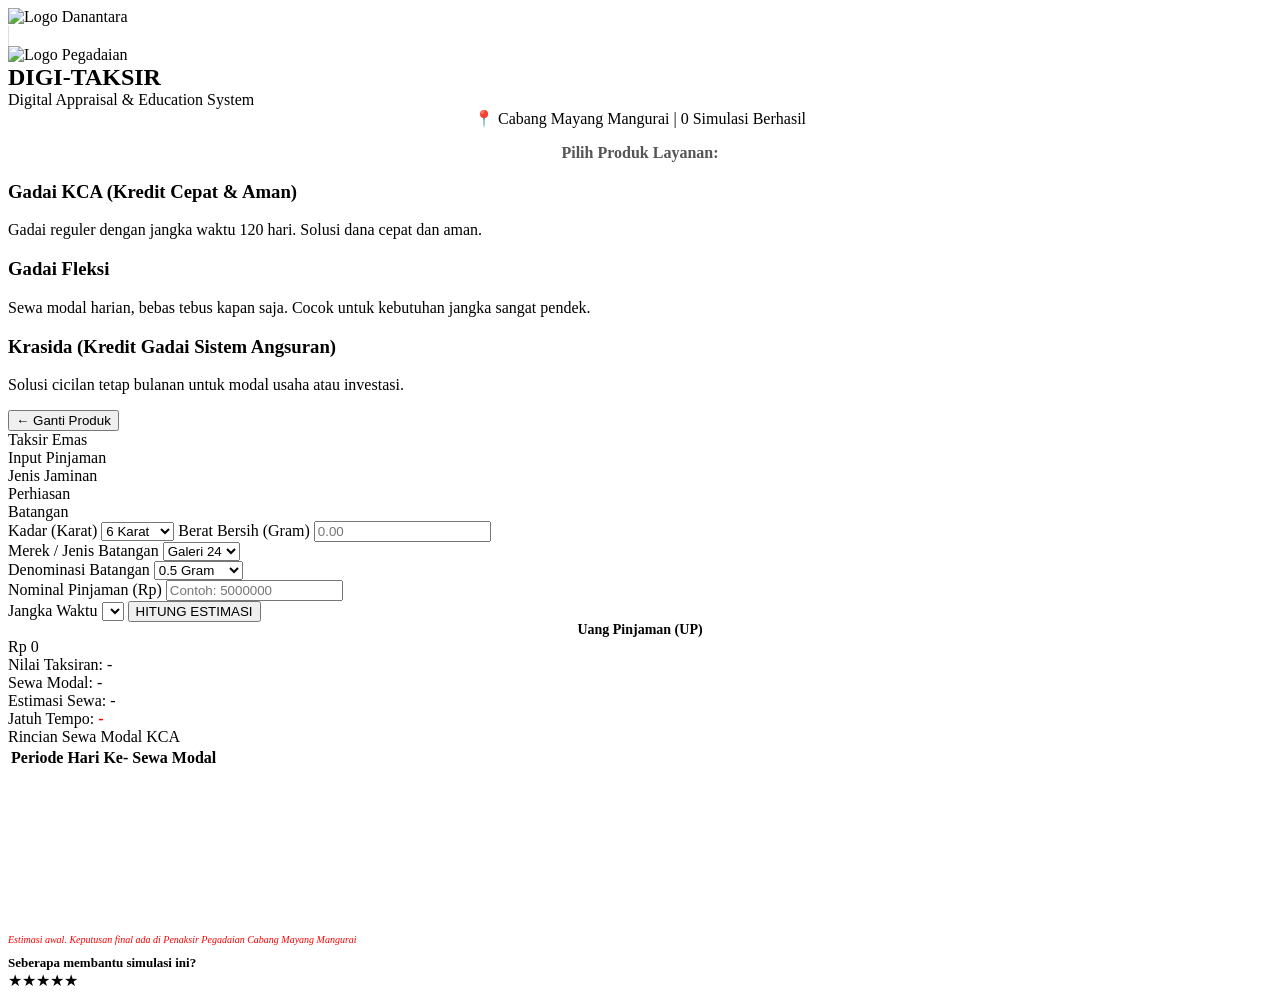
==== index.html @ 8f51d2bf "Add files via upload" ====
<!DOCTYPE html>
<html lang="id">
<head>
    <meta charset="UTF-8">
    <meta name="viewport" content="width=device-width, initial-scale=1.0">
    <title>DigiTaksir - Pegadaian</title>
    <script src="https://cdn.jsdelivr.net/npm/chart.js"></script>
    <link rel="stylesheet" href="style.css">
</head>
<body>

<div class="header">
    <div class="logo-container">
        <img src="https://upload.wikimedia.org/wikipedia/commons/thumb/9/90/Danantara_Indonesia_%28no_SW%29.svg/3840px-Danantara_Indonesia_%28no_SW%29.svg.png" alt="Logo Danantara">
        <div style="width:1px; height:20px; background:#ddd;"></div>
        <img src="https://upload.wikimedia.org/wikipedia/commons/thumb/d/dc/Pegadaian_logo_%282013%29.svg/1280px-Pegadaian_logo_%282013%29.svg.png" alt="Logo Pegadaian">
    </div>
    <h2 style="margin:0;">DIGI-<span style="color:var(--p-gold);">TAKSIR</span></h2>
    <div class="header-sub">Digital Appraisal & Education System</div>
</div>

<div class="container">
    <div style="text-align: center;">
        <div class="visitor-counter">
            📍 Cabang Mayang Mangurai | <span id="countDisplay">0</span> Simulasi Berhasil
        </div>
    </div>

    <div id="productSelection">
        <p style="text-align:center; font-weight:bold; color:#555;">Pilih Produk Layanan:</p>
        <div class="product-card" onclick="selectProduct('KCA')">
            <h3>Gadai KCA (Kredit Cepat & Aman)</h3>
            <p>Gadai reguler dengan jangka waktu 120 hari. Solusi dana cepat dan aman.</p>
        </div>
        <div class="product-card" onclick="selectProduct('FLEKSI')">
            <h3>Gadai Fleksi</h3>
            <p>Sewa modal harian, bebas tebus kapan saja. Cocok untuk kebutuhan jangka sangat pendek.</p>
        </div>
        <div class="product-card" onclick="selectProduct('KRASIDA')">
            <h3>Krasida (Kredit Gadai Sistem Angsuran)</h3>
            <p>Solusi cicilan tetap bulanan untuk modal usaha atau investasi.</p>
        </div>
    </div>

    <div id="inputSection">
        <button class="back-btn" onclick="goBack()">← Ganti Produk</button>
        
        <div class="mode-selector">
            <div id="btnModeTaksir" class="mode-btn active" onclick="switchMode('taksir')">Taksir Emas</div>
            <div id="btnModeInputUP" class="mode-btn" onclick="switchMode('inputUP')">Input Pinjaman</div>
        </div>

        <div class="card">
            <div id="sectionTaksir">
                <label>Jenis Jaminan</label>
                <div class="type-selector">
                    <div id="btnPerhiasan" class="type-btn active" onclick="switchType('perhiasan')">Perhiasan</div>
                    <div id="btnBatangan" class="type-btn" onclick="switchType('batangan')">Batangan</div>
                </div>

                <div id="formPerhiasan">
                    <label>Kadar (Karat)</label>
                    <select id="kadar">
                        <option value="6">6 Karat</option>
                        <option value="8">8 Karat</option>
                        <option value="10">10 Karat</option>
                        <option value="12">12 Karat</option>
                        <option value="14">14 Karat</option>
                        <option value="15">15 Karat</option>
                        <option value="16">16 Karat</option>
                        <option value="17">17 Karat</option>
                        <option value="18">18 Karat</option>
                        <option value="19">19 Karat</option>
                        <option value="20">20 Karat</option>
                        <option value="21">21 Karat</option>
                        <option value="22">22 Karat</option>
                        <option value="23">23 Karat</option>
                    </select>
                    <label>Berat Bersih (Gram)</label>
                    <input type="number" id="beratPerhiasan" placeholder="0.00" step="0.01">
                </div>

                <div id="formBatangan" class="hidden">
                    <label>Merek / Jenis Batangan</label>
                    <select id="merekBatangan" onchange="onMerekChange()">
                        <option value="galeri24">Galeri 24</option>
                        <option value="antam">ANTAM</option>
                        <option value="ubs">UBS</option>
                    </select>
                    <div id="infoMerek" class="merek-info"></div>
                    <label>Denominasi Batangan</label>
                    <select id="denominasi">
                        <option value="0.5">0.5 Gram</option>
                        <option value="1">1 Gram</option>
                        <option value="2">2 Gram</option>
                        <option value="5">5 Gram</option>
                        <option value="10">10 Gram</option>
                        <option value="25">25 Gram</option>
                        <option value="50">50 Gram</option>
                        <option value="100">100 Gram</option>
                        <option value="250">250 Gram</option>
                        <option value="500">500 Gram</option>
                        <option value="1000">1000 Gram</option>
                    </select>
                </div>
            </div>

            <div id="sectionInputUP" class="hidden">
                <label>Nominal Pinjaman (Rp)</label>
                <input type="number" id="inputNominalUP" placeholder="Contoh: 5000000">
            </div>

            <label>Jangka Waktu</label>
            <select id="tenor"></select>

            <button class="btn-hitung" onclick="hitungTaksiran()">HITUNG ESTIMASI</button>
        </div>

        <div id="panelHasil" class="result-panel">
            <div style="text-align: center; font-size: 14px; font-weight: bold;" id="titleUP">Uang Pinjaman (UP)</div>
            <div class="up-val" id="resUP">Rp 0</div>
            <div class="info-row" id="rowTaksiran"><span>Nilai Taksiran:</span> <span id="resTaksiran">-</span></div>
            <div class="info-row"><span>Sewa Modal:</span> <span id="resSewaDesc">-</span></div>
            <div class="info-row"><span id="lblSewaNominal">Estimasi Sewa:</span> <span id="resSewaNominal">-</span></div>
            <div class="info-row"><span>Jatuh Tempo:</span> <span id="resJatuhTempo" style="font-weight:bold; color:red;">-</span></div>
            
            <div id="sectionDetailKCA" class="hidden">
                <div class="table-title">Rincian Sewa Modal KCA</div>
                <table class="kca-table">
                    <thead>
                        <tr>
                            <th>Periode</th>
                            <th>Hari Ke-</th>
                            <th>Sewa Modal</th>
                        </tr>
                    </thead>
                    <tbody id="bodyTabelKCA"></tbody>
                </table>
            </div>

            <div class="chart-container">
                <canvas id="loanChart"></canvas>
            </div>

            <p style="font-size: 10px; color: red; font-style: italic; margin-top:10px;">Estimasi awal. Keputusan final ada di Penaksir Pegadaian Cabang Mayang Mangurai</p>

            <div class="feedback-section">
                <div style="font-size: 13px; font-weight: bold; color: var(--p-dark);">Seberapa membantu simulasi ini?</div>
                <div class="star-rating" id="starContainer">
                    <span onclick="setRating(1)">★</span><span onclick="setRating(2)">★</span><span onclick="setRating(3)">★</span><span onclick="setRating(4)">★</span><span onclick="setRating(5)">★</span>
                </div>
            </div>
        </div>
    </div>
</div>

<script src="script.js"></script>
</body>
</html>
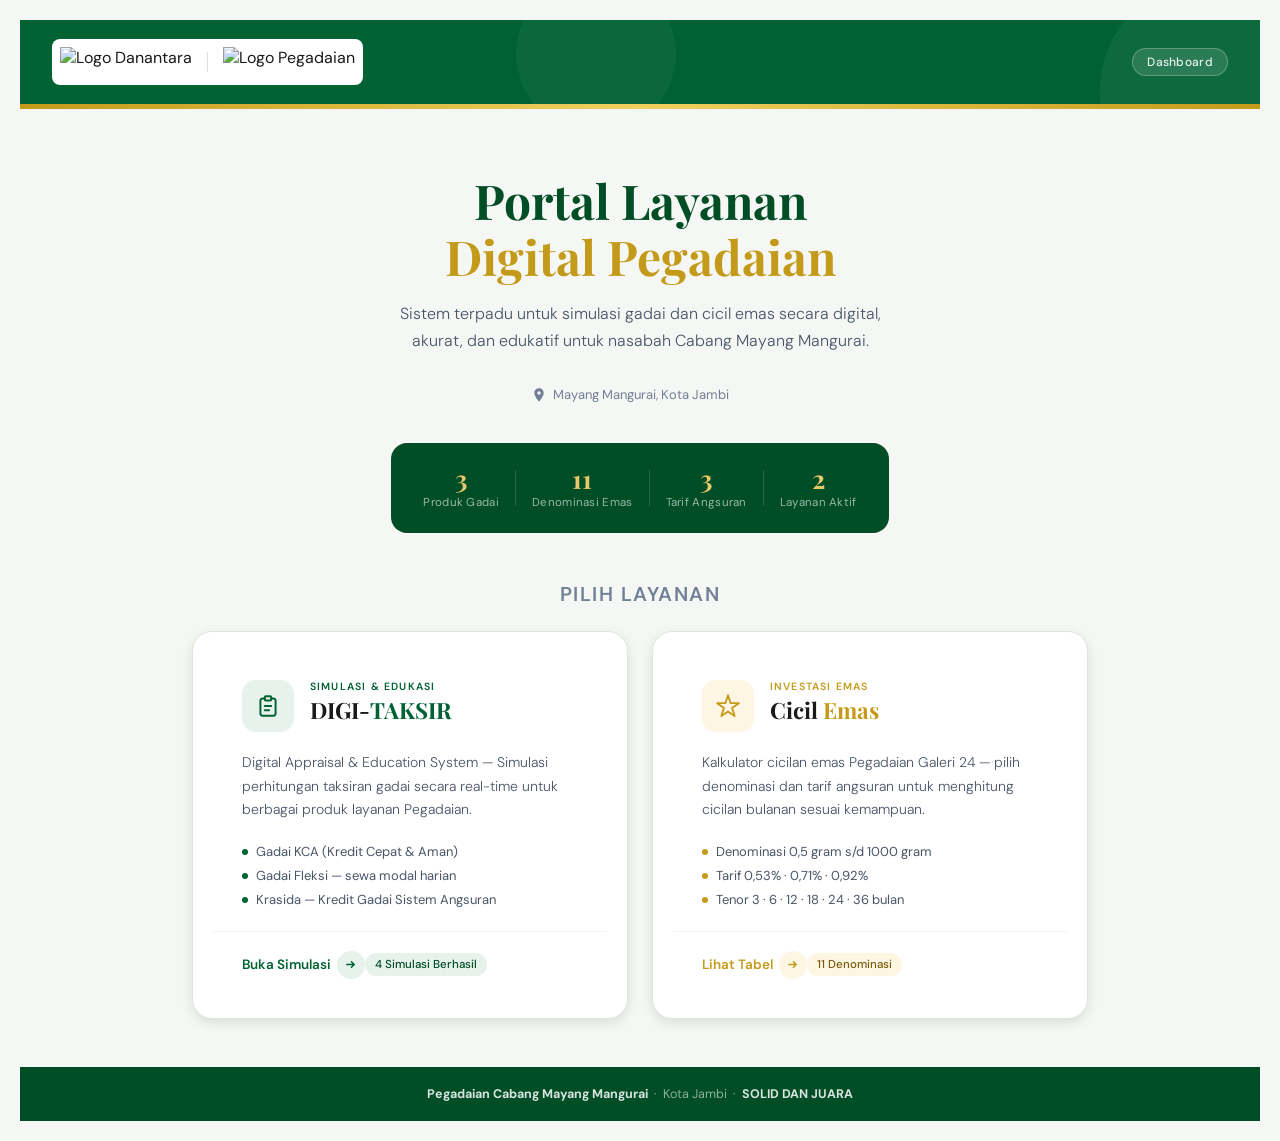
==== commit 68591b24: "Update index.html" ====
--- a/index.html
+++ b/index.html
@@ -1,159 +1,236 @@
 <!DOCTYPE html>
 <html lang="id">
-<head>
-    <meta charset="UTF-8">
-    <meta name="viewport" content="width=device-width, initial-scale=1.0">
-    <title>DigiTaksir - Pegadaian</title>
-    <script src="https://cdn.jsdelivr.net/npm/chart.js"></script>
-    <link rel="stylesheet" href="style.css">
-</head>
-<body>
-
-<div class="header">
-    <div class="logo-container">
-        <img src="https://upload.wikimedia.org/wikipedia/commons/thumb/9/90/Danantara_Indonesia_%28no_SW%29.svg/3840px-Danantara_Indonesia_%28no_SW%29.svg.png" alt="Logo Danantara">
-        <div style="width:1px; height:20px; background:#ddd;"></div>
-        <img src="https://upload.wikimedia.org/wikipedia/commons/thumb/d/dc/Pegadaian_logo_%282013%29.svg/1280px-Pegadaian_logo_%282013%29.svg.png" alt="Logo Pegadaian">
+  <head>
+    <meta charset="UTF-8" />
+    <meta name="viewport" content="width=device-width, initial-scale=1.0" />
+    <title>Portal MT — Pegadaian Mayang Mangurai</title>
+    <link
+      href="https://fonts.googleapis.com/css2?family=Playfair+Display:wght@600;700&family=DM+Sans:wght@300;400;500;600&display=swap"
+      rel="stylesheet"
+    />
+    <link rel="stylesheet" href="css/style.css" />
+  </head>
+
+  <body>
+    <!-- HEADER -->
+    <header>
+      <div class="header-inner">
+        <div class="logo-container">
+          <img
+            src="https://upload.wikimedia.org/wikipedia/commons/thumb/9/90/Danantara_Indonesia_%28no_SW%29.svg/3840px-Danantara_Indonesia_%28no_SW%29.svg.png"
+            alt="Logo Danantara"
+          />
+          <div style="width: 1px; height: 20px; background: #ddd"></div>
+          <img
+            src="https://upload.wikimedia.org/wikipedia/commons/thumb/d/dc/Pegadaian_logo_%282013%29.svg/1280px-Pegadaian_logo_%282013%29.svg.png"
+            alt="Logo Pegadaian"
+          />
+        </div>
+        <div class="header-badge">Dashboard</div>
+      </div>
+    </header>
+    <div class="gold-stripe"></div>
+
+    <!-- HERO -->
+    <section class="hero">
+      <h1>Portal Layanan<br /><span>Digital Pegadaian</span></h1>
+      <p>
+        Sistem terpadu untuk simulasi gadai dan cicil emas secara digital,
+        akurat, dan edukatif untuk nasabah Cabang Mayang Mangurai.
+      </p>
+      <div class="hero-meta">
+        <div class="meta-item">
+          <svg class="meta-icon" viewBox="0 0 24 24">
+            <path
+              d="M12 2C8.13 2 5 5.13 5 9c0 5.25 7 13 7 13s7-7.75 7-13c0-3.87-3.13-7-7-7zm0 9.5c-1.38 0-2.5-1.12-2.5-2.5s1.12-2.5 2.5-2.5 2.5 1.12 2.5 2.5-1.12 2.5-2.5 2.5z"
+            />
+          </svg>
+          Mayang Mangurai, Kota Jambi
+        </div>
+        <div class="meta-item">
+          <!-- <svg class="meta-icon" viewBox="0 0 24 24">
+            <path d="M19 3h-1V1h-2v2H8V1H6v2H5c-1.11 0-2 .9-2 2v14c0 1.1.89 2 2 2h14c1.1 0 2-.9 2-2V5c0-1.1-.9-2-2-2zm0 16H5V8h14v11zM7 10h5v5H7z"/>
+          </svg> -->
+          <!-- <span id="date-display"></span> -->
+        </div>
+      </div>
+    </section>
+
+    <!-- STATS BAR -->
+    <div class="stats-bar">
+      <div class="stats-inner">
+        <div class="stat-item">
+          <div class="stat-value">3</div>
+          <div class="stat-label">Produk Gadai</div>
+        </div>
+        <div class="stat-sep"></div>
+        <div class="stat-item">
+          <div class="stat-value">11</div>
+          <div class="stat-label">Denominasi Emas</div>
+        </div>
+        <div class="stat-sep"></div>
+        <div class="stat-item">
+          <div class="stat-value">3</div>
+          <div class="stat-label">Tarif Angsuran</div>
+        </div>
+        <div class="stat-sep"></div>
+        <div class="stat-item">
+          <div class="stat-value">2</div>
+          <div class="stat-label">Layanan Aktif</div>
+        </div>
+      </div>
     </div>
-    <h2 style="margin:0;">DIGI-<span style="color:var(--p-gold);">TAKSIR</span></h2>
-    <div class="header-sub">Digital Appraisal & Education System</div>
-</div>
-
-<div class="container">
-    <div style="text-align: center;">
-        <div class="visitor-counter">
-            📍 Cabang Mayang Mangurai | <span id="countDisplay">0</span> Simulasi Berhasil
-        </div>
+
+    <!-- SECTION LABEL -->
+    <div class="section-divider">
+      <span>Pilih Layanan</span>
     </div>
 
-    <div id="productSelection">
-        <p style="text-align:center; font-weight:bold; color:#555;">Pilih Produk Layanan:</p>
-        <div class="product-card" onclick="selectProduct('KCA')">
-            <h3>Gadai KCA (Kredit Cepat & Aman)</h3>
-            <p>Gadai reguler dengan jangka waktu 120 hari. Solusi dana cepat dan aman.</p>
-        </div>
-        <div class="product-card" onclick="selectProduct('FLEKSI')">
-            <h3>Gadai Fleksi</h3>
-            <p>Sewa modal harian, bebas tebus kapan saja. Cocok untuk kebutuhan jangka sangat pendek.</p>
-        </div>
-        <div class="product-card" onclick="selectProduct('KRASIDA')">
-            <h3>Krasida (Kredit Gadai Sistem Angsuran)</h3>
-            <p>Solusi cicilan tetap bulanan untuk modal usaha atau investasi.</p>
-        </div>
+    <!-- CARDS -->
+    <div class="cards-grid">
+      <!-- CARD 1: DIGI-TAKSIR -->
+      <a class="card" href="digi-taksir.html">
+        <div class="card-header">
+          <div class="card-icon icon-green">
+            <svg
+              viewBox="0 0 24 24"
+              fill="none"
+              xmlns="http://www.w3.org/2000/svg"
+            >
+              <path
+                d="M9 5H7a2 2 0 00-2 2v12a2 2 0 002 2h10a2 2 0 002-2V7a2 2 0 00-2-2h-2"
+                stroke="#006233"
+                stroke-width="1.8"
+                stroke-linecap="round"
+              />
+              <rect
+                x="9"
+                y="3"
+                width="6"
+                height="4"
+                rx="1"
+                stroke="#006233"
+                stroke-width="1.8"
+              />
+              <path
+                d="M9 12h6M9 16h4"
+                stroke="#006233"
+                stroke-width="1.8"
+                stroke-linecap="round"
+              />
+            </svg>
+          </div>
+          <div class="card-titles">
+            <div class="card-tag tag-green">Simulasi & Edukasi</div>
+            <h2>DIGI&#8209;<em style="color: var(--green-mid)">TAKSIR</em></h2>
+          </div>
+        </div>
+        <p class="card-desc">
+          Digital Appraisal & Education System — Simulasi perhitungan taksiran
+          gadai secara real-time untuk berbagai produk layanan Pegadaian.
+        </p>
+        <ul class="card-features">
+          <li>
+            <div class="feat-dot dot-green"></div>
+            Gadai KCA (Kredit Cepat & Aman)
+          </li>
+          <li>
+            <div class="feat-dot dot-green"></div>
+            Gadai Fleksi — sewa modal harian
+          </li>
+          <li>
+            <div class="feat-dot dot-green"></div>
+            Krasida — Kredit Gadai Sistem Angsuran
+          </li>
+        </ul>
+        <div class="card-footer">
+          <div class="card-cta cta-green">
+            Buka Simulasi
+            <div class="cta-arrow arrow-green">
+              <svg viewBox="0 0 14 14" fill="none">
+                <path
+                  d="M3 7h8M8 4l3 3-3 3"
+                  stroke="#006233"
+                  stroke-width="1.6"
+                  stroke-linecap="round"
+                  stroke-linejoin="round"
+                />
+              </svg>
+            </div>
+          </div>
+          <span class="count-badge badge-green">4 Simulasi Berhasil</span>
+        </div>
+      </a>
+
+      <!-- CARD 2: CICIL EMAS -->
+      <a class="card" href="cicil-emas.html">
+        <div class="card-header">
+          <div class="card-icon icon-gold">
+            <svg
+              viewBox="0 0 24 24"
+              fill="none"
+              xmlns="http://www.w3.org/2000/svg"
+            >
+              <path
+                d="M12 2l2.4 7.4H22l-6.2 4.5 2.4 7.4L12 17l-6.2 4.3 2.4-7.4L2 9.4h7.6L12 2z"
+                stroke="#c49a1a"
+                stroke-width="1.7"
+                stroke-linejoin="round"
+              />
+            </svg>
+          </div>
+          <div class="card-titles">
+            <div class="card-tag tag-gold">Investasi Emas</div>
+            <h2>Cicil <em style="color: var(--gold)">Emas</em></h2>
+          </div>
+        </div>
+        <p class="card-desc">
+          Kalkulator cicilan emas Pegadaian Galeri 24 — pilih denominasi dan
+          tarif angsuran untuk menghitung cicilan bulanan sesuai kemampuan.
+        </p>
+        <ul class="card-features">
+          <li>
+            <div class="feat-dot dot-gold"></div>
+            Denominasi 0,5 gram s/d 1000 gram
+          </li>
+          <li>
+            <div class="feat-dot dot-gold"></div>
+            Tarif 0,53% · 0,71% · 0,92%
+          </li>
+          <li>
+            <div class="feat-dot dot-gold"></div>
+            Tenor 3 · 6 · 12 · 18 · 24 · 36 bulan
+          </li>
+        </ul>
+        <div class="card-footer">
+          <div class="card-cta cta-gold">
+            Lihat Tabel
+            <div class="cta-arrow arrow-gold">
+              <svg viewBox="0 0 14 14" fill="none">
+                <path
+                  d="M3 7h8M8 4l3 3-3 3"
+                  stroke="#c49a1a"
+                  stroke-width="1.6"
+                  stroke-linecap="round"
+                  stroke-linejoin="round"
+                />
+              </svg>
+            </div>
+          </div>
+          <span class="count-badge badge-gold">11 Denominasi</span>
+        </div>
+      </a>
     </div>
 
-    <div id="inputSection">
-        <button class="back-btn" onclick="goBack()">← Ganti Produk</button>
-        
-        <div class="mode-selector">
-            <div id="btnModeTaksir" class="mode-btn active" onclick="switchMode('taksir')">Taksir Emas</div>
-            <div id="btnModeInputUP" class="mode-btn" onclick="switchMode('inputUP')">Input Pinjaman</div>
-        </div>
-
-        <div class="card">
-            <div id="sectionTaksir">
-                <label>Jenis Jaminan</label>
-                <div class="type-selector">
-                    <div id="btnPerhiasan" class="type-btn active" onclick="switchType('perhiasan')">Perhiasan</div>
-                    <div id="btnBatangan" class="type-btn" onclick="switchType('batangan')">Batangan</div>
-                </div>
-
-                <div id="formPerhiasan">
-                    <label>Kadar (Karat)</label>
-                    <select id="kadar">
-                        <option value="6">6 Karat</option>
-                        <option value="8">8 Karat</option>
-                        <option value="10">10 Karat</option>
-                        <option value="12">12 Karat</option>
-                        <option value="14">14 Karat</option>
-                        <option value="15">15 Karat</option>
-                        <option value="16">16 Karat</option>
-                        <option value="17">17 Karat</option>
-                        <option value="18">18 Karat</option>
-                        <option value="19">19 Karat</option>
-                        <option value="20">20 Karat</option>
-                        <option value="21">21 Karat</option>
-                        <option value="22">22 Karat</option>
-                        <option value="23">23 Karat</option>
-                    </select>
-                    <label>Berat Bersih (Gram)</label>
-                    <input type="number" id="beratPerhiasan" placeholder="0.00" step="0.01">
-                </div>
-
-                <div id="formBatangan" class="hidden">
-                    <label>Merek / Jenis Batangan</label>
-                    <select id="merekBatangan" onchange="onMerekChange()">
-                        <option value="galeri24">Galeri 24</option>
-                        <option value="antam">ANTAM</option>
-                        <option value="ubs">UBS</option>
-                    </select>
-                    <div id="infoMerek" class="merek-info"></div>
-                    <label>Denominasi Batangan</label>
-                    <select id="denominasi">
-                        <option value="0.5">0.5 Gram</option>
-                        <option value="1">1 Gram</option>
-                        <option value="2">2 Gram</option>
-                        <option value="5">5 Gram</option>
-                        <option value="10">10 Gram</option>
-                        <option value="25">25 Gram</option>
-                        <option value="50">50 Gram</option>
-                        <option value="100">100 Gram</option>
-                        <option value="250">250 Gram</option>
-                        <option value="500">500 Gram</option>
-                        <option value="1000">1000 Gram</option>
-                    </select>
-                </div>
-            </div>
-
-            <div id="sectionInputUP" class="hidden">
-                <label>Nominal Pinjaman (Rp)</label>
-                <input type="number" id="inputNominalUP" placeholder="Contoh: 5000000">
-            </div>
-
-            <label>Jangka Waktu</label>
-            <select id="tenor"></select>
-
-            <button class="btn-hitung" onclick="hitungTaksiran()">HITUNG ESTIMASI</button>
-        </div>
-
-        <div id="panelHasil" class="result-panel">
-            <div style="text-align: center; font-size: 14px; font-weight: bold;" id="titleUP">Uang Pinjaman (UP)</div>
-            <div class="up-val" id="resUP">Rp 0</div>
-            <div class="info-row" id="rowTaksiran"><span>Nilai Taksiran:</span> <span id="resTaksiran">-</span></div>
-            <div class="info-row"><span>Sewa Modal:</span> <span id="resSewaDesc">-</span></div>
-            <div class="info-row"><span id="lblSewaNominal">Estimasi Sewa:</span> <span id="resSewaNominal">-</span></div>
-            <div class="info-row"><span>Jatuh Tempo:</span> <span id="resJatuhTempo" style="font-weight:bold; color:red;">-</span></div>
-            
-            <div id="sectionDetailKCA" class="hidden">
-                <div class="table-title">Rincian Sewa Modal KCA</div>
-                <table class="kca-table">
-                    <thead>
-                        <tr>
-                            <th>Periode</th>
-                            <th>Hari Ke-</th>
-                            <th>Sewa Modal</th>
-                        </tr>
-                    </thead>
-                    <tbody id="bodyTabelKCA"></tbody>
-                </table>
-            </div>
-
-            <div class="chart-container">
-                <canvas id="loanChart"></canvas>
-            </div>
-
-            <p style="font-size: 10px; color: red; font-style: italic; margin-top:10px;">Estimasi awal. Keputusan final ada di Penaksir Pegadaian Cabang Mayang Mangurai</p>
-
-            <div class="feedback-section">
-                <div style="font-size: 13px; font-weight: bold; color: var(--p-dark);">Seberapa membantu simulasi ini?</div>
-                <div class="star-rating" id="starContainer">
-                    <span onclick="setRating(1)">★</span><span onclick="setRating(2)">★</span><span onclick="setRating(3)">★</span><span onclick="setRating(4)">★</span><span onclick="setRating(5)">★</span>
-                </div>
-            </div>
-        </div>
-    </div>
-</div>
-
-<script src="script.js"></script>
-</body>
+    <!-- FOOTER -->
+    <footer>
+      <p>
+        <strong>Pegadaian Cabang Mayang Mangurai</strong> &nbsp;·&nbsp; Kota
+        Jambi &nbsp;·&nbsp; <strong>SOLID DAN JUARA</strong>
+      </p>
+    </footer>
+
+    <script src="js/script.js"></script>
+    
+  </body>
 </html>
--- a/css/style.css
+++ b/css/style.css
@@ -0,0 +1,936 @@
+/* ================= Digi-Taksir ================= */
+:root {
+  --p-green: #008444;
+  --p-gold: #ffcc00;
+  --p-dark: #005a2e;
+
+  /* tambahan dari cicil emas */
+  --primary-gold: #b38b2d;
+  --light-gold: #f4e6b5;
+  --dark-gold: #85641b;
+  --text-dark: #2c2c2c;
+  --white: #ffffff;
+}
+
+/* ================= GLOBAL ================= */
+body {
+  font-family: "Segoe UI", Tahoma, sans-serif;
+  background: #f0f2f5;
+  margin: 0;
+  padding: 0;
+
+  /* dari cicil emas */
+  color: var(--text-dark);
+  background-image: linear-gradient(
+      rgba(240, 240, 240, 0.9),
+      rgba(240, 240, 240, 0.9)
+    ),
+    url("image_557209.jpg");
+  background-size: cover;
+  background-attachment: fixed;
+}
+
+/* ================= HEADER ================= */
+.header {
+  background: var(--p-green);
+  color: white;
+  padding: 20px 15px;
+  text-align: left;
+  border-bottom: 4px solid var(--p-gold);
+
+  /* tambahan layout flex dari cicil emas */
+  display: flex;
+  align-items: center;
+  justify-content: space-between;
+}
+
+.header-logo {
+  display: flex;
+  align-items: center;
+  gap: 15px;
+}
+
+.logo-container {
+  display: flex;
+  align-items: center;
+  gap: 15px;
+  margin-bottom: 10px;
+  background: white;
+  padding: 8px;
+  border-radius: 8px;
+  width: fit-content;
+  margin: 0;
+}
+
+.logo-container img {
+  height: 30px;
+}
+
+.header-text h1 {
+  margin: 0;
+  color: var(--dark-gold);
+  font-size: 20px;
+}
+
+.header-text p {
+  margin: 5px 0 0;
+  color: var(--p-gold);
+  font-weight: bold;
+}
+
+/* ================= CONTAINER ================= */
+.container {
+  padding: 15px;
+  max-width: 500px;
+  margin: auto;
+
+  /* tambahan */
+  background: rgba(255, 255, 255, 0.95);
+  border-radius: 20px;
+  box-shadow: 0 10px 40px rgba(0, 0, 0, 0.1);
+}
+
+/* ================= VISITOR ================= */
+.visitor-counter {
+  background: #fff;
+  padding: 5px 15px;
+  border-radius: 20px;
+  font-size: 11px;
+  color: var(--p-dark);
+  font-weight: bold;
+  margin-bottom: 15px;
+  display: inline-block;
+  box-shadow: 0 2px 4px rgba(0, 0, 0, 0.1);
+  border: 1px solid #eee;
+}
+
+/* ================= CARD ================= */
+.product-card {
+  background: white;
+  border-radius: 12px;
+  padding: 20px;
+  margin-bottom: 15px;
+  cursor: pointer;
+  box-shadow: 0 4px 6px rgba(0, 0, 0, 0.05);
+  border: 2px solid transparent;
+  transition: 0.3s;
+}
+
+.product-card:hover {
+  border-color: var(--p-green);
+  transform: translateY(-3px);
+}
+
+.product-card h3 {
+  margin: 0 0 5px 0;
+  color: var(--p-green);
+}
+
+.product-card p {
+  margin: 0;
+  font-size: 13px;
+  color: #666;
+}
+
+/* ================= FORM ================= */
+#inputSection {
+  display: none;
+}
+
+.back-btn {
+  background: none;
+  border: none;
+  color: var(--p-green);
+  font-weight: bold;
+  cursor: pointer;
+  margin-bottom: 15px;
+  display: flex;
+  align-items: center;
+  gap: 5px;
+}
+
+.card {
+  background: white;
+  padding: 20px;
+  border-radius: 12px;
+  box-shadow: 0 4px 12px rgba(0, 0, 0, 0.1);
+}
+
+label {
+  display: block;
+  margin-bottom: 8px;
+  font-weight: bold;
+  font-size: 14px;
+}
+
+select,
+input {
+  width: 100%;
+  padding: 12px;
+  margin-bottom: 15px;
+  border: 1px solid #ddd;
+  border-radius: 8px;
+  box-sizing: border-box;
+}
+
+.type-selector,
+.mode-selector {
+  display: flex;
+  gap: 10px;
+  margin-bottom: 15px;
+}
+
+.type-btn,
+.mode-btn {
+  flex: 1;
+  padding: 10px;
+  border: 2px solid #ddd;
+  border-radius: 8px;
+  text-align: center;
+  cursor: pointer;
+  font-weight: bold;
+  font-size: 13px;
+}
+
+.active {
+  border-color: var(--p-green);
+  background: #e8f5e9;
+  color: var(--p-green);
+}
+
+.btn-hitung {
+  width: 100%;
+  background: var(--p-green);
+  color: white;
+  padding: 15px;
+  border: none;
+  border-radius: 8px;
+  font-weight: bold;
+  font-size: 16px;
+  cursor: pointer;
+}
+
+/* ================= RESULT ================= */
+.result-panel {
+  background: #fdfdfd;
+  border: 2px dashed var(--p-green);
+  border-radius: 12px;
+  padding: 15px;
+  margin-top: 15px;
+  display: none;
+}
+
+.up-val {
+  font-size: 28px;
+  font-weight: bold;
+  color: var(--p-green);
+  text-align: center;
+}
+
+/* ================= TAMBAHAN ================= */
+.hidden {
+  display: none;
+}
+
+.chart-container {
+  margin: 20px auto 0;
+  background: white;
+  padding: 15px;
+  border-radius: 12px;
+  border: 1px solid #eee;
+  max-width: 280px;
+}
+
+.feedback-section {
+  margin-top: 20px;
+  padding-top: 15px;
+  border-top: 1px solid #eee;
+  text-align: center;
+}
+
+.star-rating {
+  font-size: 30px;
+  color: #ddd;
+  cursor: pointer;
+}
+
+.star-rating span:hover,
+.star-rating span.selected {
+  color: var(--p-gold);
+}
+
+.input-error {
+  border: 2px solid #ff4d4d !important;
+}
+
+.merek-info {
+  font-size: 11px;
+  color: var(--p-dark);
+  background: #e8f5e9;
+  border-left: 3px solid var(--p-green);
+  padding: 6px 10px;
+  border-radius: 0 6px 6px 0;
+}
+
+.header-inner {
+  display: flex;
+  justify-content: space-between; /* logo kiri, dashboard kanan */
+  align-items: center;
+  width: 100%;
+}
+
+/* ================= Cicil-Emas ================= */
+:root {
+  --primary-gold: #b38b2d;
+  --light-gold: #f4e6b5;
+  --dark-gold: #85641b;
+  --bg-light: #fdfdfd;
+  --text-dark: #2c2c2c;
+  --white: #ffffff;
+}
+
+body {
+  font-family: "Segoe UI", Roboto, Helvetica, Arial, sans-serif;
+  background-color: #f0f0f0;
+  color: var(--text-dark);
+  margin: 0;
+  padding: 20px;
+  /* Latar belakang halaman utama menggunakan gambar brosur dengan efek blur */
+  background-image: linear-gradient(
+      rgba(240, 240, 240, 0.9),
+      rgba(240, 240, 240, 0.9)
+    ),
+    url("image_557209.jpg");
+  background-size: cover;
+  background-attachment: fixed;
+}
+
+.container {
+  max-width: 1200px;
+  margin: auto;
+  background: rgba(255, 255, 255, 0.95);
+  padding: 30px;
+  border-radius: 20px;
+  box-shadow: 0 10px 40px rgba(0, 0, 0, 0.1);
+  border: 1px solid rgba(179, 139, 45, 0.2);
+  backdrop-filter: blur(5px);
+}
+
+/* Header Styling */
+.header {
+  display: flex;
+  align-items: center;
+  justify-content: space-between;
+  border-bottom: 3px solid var(--primary-gold);
+  padding-bottom: 20px;
+  margin-bottom: 20px;
+}
+
+.header-logo {
+  display: flex;
+  align-items: center;
+  gap: 20px;
+}
+
+/* Menampilkan Gambar Produk Galeri 24 di Header */
+.banner-img {
+  height: 100px;
+  border-radius: 10px;
+  box-shadow: 0 4px 10px rgba(0, 0, 0, 0.1);
+}
+
+.header-text h1 {
+  margin: 0;
+  color: var(--p-gold);
+  font-size: 26px;
+  text-transform: uppercase;
+  letter-spacing: 1px;
+}
+
+.header-text p {
+  margin: 5px 0 0;
+  color: var(--p-gold);
+  font-weight: bold;
+  font-size: 1.1em;
+}
+
+/* Tab Margin Selector */
+.margin-selector {
+  display: flex;
+  justify-content: center;
+  gap: 15px;
+  margin-bottom: 25px;
+}
+
+.tab-btn {
+  padding: 10px 30px;
+  border: 2px solid var(--primary-gold);
+  background: var(--white);
+  color: var(--dark-gold);
+  border-radius: 8px;
+  cursor: pointer;
+  font-weight: bold;
+  transition: all 0.3s ease;
+}
+
+.tab-btn.active {
+  background: linear-gradient(135deg, var(--primary-gold), var(--dark-gold));
+  color: white;
+  border-color: var(--dark-gold);
+  box-shadow: 0 4px 12px rgba(133, 100, 27, 0.4);
+}
+
+/* Table Styling */
+.table-wrapper {
+  overflow-x: auto;
+  border-radius: 12px;
+  border: 1px solid var(--light-gold);
+  background: rgba(255, 255, 255, 0.8);
+}
+
+table {
+  width: 100%;
+  border-collapse: collapse;
+  min-width: 1000px;
+}
+
+th {
+  background: linear-gradient(to bottom, #fcf8e8, #f4e6b5);
+  color: var(--dark-gold);
+  padding: 18px 12px;
+  font-size: 13px;
+  text-transform: uppercase;
+  border-bottom: 2px solid var(--primary-gold);
+}
+
+td {
+  padding: 14px 12px;
+  text-align: right;
+  border-bottom: 1px solid rgba(179, 139, 45, 0.1);
+  font-size: 14px;
+  font-weight: 500;
+}
+
+tr:nth-child(even) {
+  background-color: rgba(244, 230, 181, 0.1);
+}
+tr:hover {
+  background-color: rgba(179, 139, 45, 0.05);
+}
+
+td:first-child,
+th:first-child {
+  text-align: left;
+  font-weight: bold;
+  position: sticky;
+  left: 0;
+  background: #fff;
+  z-index: 2;
+  padding-left: 20px;
+  color: var(--dark-gold);
+  border-right: 2px solid var(--light-gold);
+}
+
+.val-pinjaman {
+  color: #d32f2f; /* Warna merah kontras untuk jumlah pinjaman */
+  font-weight: bold;
+}
+
+.footer-info {
+  margin-top: 25px;
+  text-align: center;
+  background: var(--dark-gold);
+  color: white;
+  padding: 15px;
+  border-radius: 0 0 20px 20px;
+  margin: 20px -30px -30px -30px;
+}
+
+#date-display {
+  font-size: 0.9em;
+  background: var(--p-green);
+  padding: 5px 15px;
+  border-radius: 20px;
+  color: var(--p-gold);
+}
+
+/* ================= Dashboard ================= */
+*,
+*::before,
+*::after {
+  box-sizing: border-box;
+  margin: 0;
+  padding: 0;
+}
+
+:root {
+  --green-dark: #004d26;
+  --green-mid: #006233;
+  --green-light: #e6f2eb;
+  --gold: #c49a1a;
+  --gold-light: #fdf6e3;
+  --gold-border: #e8c86a;
+  --text-dark: #1a1a1a;
+  --text-mid: #4a5568;
+  --text-light: #718096;
+  --white: #ffffff;
+  --bg: #f5f7f5;
+}
+
+body {
+  font-family: "DM Sans", sans-serif;
+  background: var(--bg);
+  color: var(--text-dark);
+  min-height: 100vh;
+  display: flex;
+  flex-direction: column;
+}
+
+/* ── HEADER ── */
+header {
+  background: var(--green-mid);
+  padding: 0 2rem;
+  position: relative;
+  overflow: hidden;
+}
+header::before {
+  content: "";
+  position: absolute;
+  top: -40px;
+  right: -60px;
+  width: 220px;
+  height: 220px;
+  border-radius: 50%;
+  background: rgba(255, 255, 255, 0.05);
+}
+header::after {
+  content: "";
+  position: absolute;
+  bottom: -30px;
+  left: 40%;
+  width: 160px;
+  height: 160px;
+  border-radius: 50%;
+  background: rgba(255, 255, 255, 0.04);
+}
+
+.header-inner {
+  width: 100%;
+  max-width: 100%;
+  margin: 0%;
+  display: flex;
+  align-items: center;
+  justify-content: space-between;
+  padding: 1.2rem 0;
+  position: relative;
+  z-index: 1;
+}
+
+.logo-group {
+  display: flex;
+  align-items: center;
+  gap: 14px;
+}
+
+.logo-box {
+  background: white;
+  border-radius: 10px;
+  padding: 6px 12px;
+  display: flex;
+  align-items: center;
+  gap: 6px;
+  font-weight: 600;
+  font-size: 13px;
+  color: var(--green-dark);
+  letter-spacing: -0.3px;
+}
+.logo-box .d-icon {
+  width: 20px;
+  height: 20px;
+  background: var(--green-mid);
+  border-radius: 50%;
+  display: flex;
+  align-items: center;
+  justify-content: center;
+  color: white;
+  font-size: 11px;
+  font-weight: 700;
+}
+.logo-divider {
+  width: 1px;
+  height: 28px;
+  background: rgba(255, 255, 255, 0.3);
+}
+.logo-peg {
+  display: flex;
+  align-items: center;
+  gap: 8px;
+}
+.logo-peg .peg-icon {
+  width: 32px;
+  height: 32px;
+  background: white;
+  border-radius: 50%;
+  display: flex;
+  align-items: center;
+  justify-content: center;
+}
+.peg-icon svg {
+  width: 20px;
+  height: 20px;
+}
+.logo-peg span {
+  color: white;
+  font-weight: 600;
+  font-size: 15px;
+  letter-spacing: 0.3px;
+}
+.header-badge {
+  background: rgba(255, 255, 255, 0.12);
+  border: 1px solid rgba(255, 255, 255, 0.25);
+  color: rgba(255, 255, 255, 0.9);
+  padding: 5px 14px;
+  border-radius: 20px;
+  font-size: 12px;
+  font-weight: 500;
+  letter-spacing: 0.3px;
+  margin-left: auto;
+}
+
+/* ── GOLD STRIPE ── */
+.gold-stripe {
+  height: 5px;
+  background: linear-gradient(
+    90deg,
+    var(--gold) 0%,
+    #f0d060 50%,
+    var(--gold) 100%
+  );
+}
+
+/* ── HERO ── */
+.hero {
+  max-width: 960px;
+  margin: 0 auto;
+  padding: 4rem 2rem 2.5rem;
+  text-align: center;
+}
+.hero-eyebrow {
+  display: inline-flex;
+  align-items: center;
+  gap: 7px;
+  background: var(--green-light);
+  border: 1px solid #b2d5bf;
+  color: var(--green-dark);
+  padding: 6px 16px;
+  border-radius: 20px;
+  font-size: 12.5px;
+  font-weight: 500;
+  letter-spacing: 0.4px;
+  margin-bottom: 1.4rem;
+}
+.eyebrow-dot {
+  width: 7px;
+  height: 7px;
+  background: var(--green-mid);
+  border-radius: 50%;
+}
+.hero h1 {
+  font-family: "Playfair Display", serif;
+  font-size: clamp(2rem, 5vw, 3rem);
+  font-weight: 700;
+  color: var(--green-dark);
+  line-height: 1.15;
+  margin-bottom: 1rem;
+}
+.hero h1 span {
+  color: var(--gold);
+}
+.hero p {
+  color: var(--text-mid);
+  font-size: 16px;
+  line-height: 1.7;
+  max-width: 520px;
+  margin: 0 auto 2rem;
+  font-weight: 300;
+}
+.hero-meta {
+  display: flex;
+  align-items: center;
+  justify-content: center;
+  gap: 20px;
+  flex-wrap: wrap;
+}
+.meta-item {
+  display: flex;
+  align-items: center;
+  gap: 6px;
+  font-size: 13px;
+  color: var(--text-light);
+}
+.meta-item span {
+  white-space: nowrap;
+}
+.meta-icon {
+  width: 16px;
+  height: 16px;
+  fill: var(--text-light);
+}
+
+/* ── DIVIDER ── */
+.section-divider {
+  max-width: 960px;
+  margin: 0 auto;
+  padding: 0 2rem;
+  display: flex;
+  align-items: center;
+  gap: 14px;
+  margin-bottom: 1.5rem;
+}
+.section-divider span {
+  font-size: 20px;
+  font-weight: 600;
+  letter-spacing: 1.5px;
+  color: var(--text-light);
+  white-space: nowrap;
+  text-transform: uppercase;
+}
+.section-divider::before,
+.section-divider::after {
+  content: "";
+  flex: 1;
+  height: 1px;
+  background: #dde5da;
+}
+
+/* ── CARDS GRID ── */
+.cards-grid {
+  max-width: 960px;
+  margin: 0 auto;
+  padding: 0 2rem 3rem;
+  display: grid;
+  grid-template-columns: repeat(auto-fit, minmax(280px, 1fr));
+  gap: 1.5rem;
+}
+
+/* ── FEATURE CARD ── */
+.card {
+  background: var(--white);
+  border-radius: 20px;
+  overflow: hidden;
+  border: 1px solid #dce8d9;
+  transition: transform 0.2s ease, box-shadow 0.2s ease;
+  cursor: pointer;
+  text-decoration: none;
+  color: inherit;
+  display: flex;
+  flex-direction: column;
+}
+.card:hover {
+  transform: translateY(-4px);
+  box-shadow: 0 12px 32px rgba(0, 98, 51, 0.12);
+}
+.card-header {
+  padding: 1.8rem 1.8rem 1.2rem;
+  display: flex;
+  align-items: flex-start;
+  gap: 1rem;
+}
+.card-icon {
+  width: 52px;
+  height: 52px;
+  border-radius: 14px;
+  display: flex;
+  align-items: center;
+  justify-content: center;
+  flex-shrink: 0;
+}
+.icon-green {
+  background: var(--green-light);
+}
+.icon-gold {
+  background: var(--gold-light);
+}
+.card-icon svg {
+  width: 26px;
+  height: 26px;
+}
+.card-titles {
+  flex: 1;
+}
+.card-tag {
+  font-size: 10.5px;
+  font-weight: 600;
+  letter-spacing: 1.2px;
+  text-transform: uppercase;
+  margin-bottom: 4px;
+}
+.tag-green {
+  color: var(--green-mid);
+}
+.tag-gold {
+  color: var(--gold);
+}
+.card h2 {
+  font-family: "Playfair Display", serif;
+  font-size: 1.4rem;
+  font-weight: 700;
+  color: var(--text-dark);
+  line-height: 1.2;
+}
+.card h2 em {
+  font-style: normal;
+}
+.card-desc {
+  padding: 0 1.8rem 1.4rem;
+  font-size: 14px;
+  color: var(--text-mid);
+  line-height: 1.65;
+  font-weight: 300;
+  flex: 1;
+}
+
+/* FEATURES LIST */
+.card-features {
+  padding: 0 1.8rem 1.4rem;
+  list-style: none;
+  display: flex;
+  flex-direction: column;
+  gap: 7px;
+}
+.card-features li {
+  display: flex;
+  align-items: center;
+  gap: 8px;
+  font-size: 13px;
+  color: var(--text-mid);
+}
+.feat-dot {
+  width: 6px;
+  height: 6px;
+  border-radius: 50%;
+  flex-shrink: 0;
+  -webkit-border-radius: 50%;
+  -moz-border-radius: 50%;
+  -ms-border-radius: 50%;
+  -o-border-radius: 50%;
+}
+.dot-green {
+  background: var(--green-mid);
+}
+.dot-gold {
+  background: var(--gold);
+}
+
+/* CARD FOOTER */
+.card-footer {
+  padding: 1.2rem 1.8rem;
+  border-top: 1px solid #f0f4ee;
+  display: flex;
+  align-items: center;
+  justify-content: flex-start;
+}
+.card-cta {
+  font-size: 13.5px;
+  font-weight: 600;
+  display: flex;
+  align-items: center;
+  gap: 6px;
+}
+.cta-green {
+  color: var(--green-mid);
+}
+.cta-gold {
+  color: var(--gold);
+}
+.cta-arrow {
+  width: 28px;
+  height: 28px;
+  border-radius: 50%;
+  display: flex;
+  align-items: center;
+  justify-content: center;
+  transition: transform 0.2s;
+}
+.arrow-green {
+  background: var(--green-light);
+}
+.arrow-gold {
+  background: var(--gold-light);
+}
+.card:hover .cta-arrow {
+  transform: translateX(3px);
+}
+.cta-arrow svg {
+  width: 13px;
+  height: 13px;
+}
+
+/* COUNT BADGE */
+.count-badge {
+  font-size: 11.5px;
+  padding: 4px 10px;
+  border-radius: 12px;
+  font-weight: 500;
+}
+.badge-green {
+  background: var(--green-light);
+  color: var(--green-dark);
+}
+.badge-gold {
+  background: var(--gold-light);
+  color: #7a5c0a;
+}
+
+/* ── STATS BAR ── */
+.stats-bar {
+  max-width: 960px;
+  margin: 0 auto 3rem;
+  padding: 0 2rem;
+}
+.stats-inner {
+  background: var(--green-dark);
+  border-radius: 16px;
+  padding: 1.4rem 2rem;
+  display: flex;
+  align-items: center;
+  justify-content: space-around;
+  flex-wrap: wrap;
+  gap: 1rem;
+}
+.stat-item {
+  text-align: center;
+}
+.stat-value {
+  font-family: "Playfair Display", serif;
+  font-size: 1.6rem;
+  font-weight: 700;
+  color: var(--gold-border);
+  line-height: 1;
+}
+.stat-label {
+  font-size: 11.5px;
+  color: rgba(255, 255, 255, 0.6);
+  margin-top: 4px;
+  letter-spacing: 0.3px;
+}
+.stat-sep {
+  width: 1px;
+  height: 36px;
+  background: rgba(255, 255, 255, 0.15);
+}
+
+/* ── FOOTER ── */
+footer {
+  margin-top: auto;
+  background: var(--green-dark);
+  padding: 1.2rem 2rem;
+  text-align: center;
+}
+footer p {
+  color: rgba(255, 255, 255, 0.55);
+  font-size: 12.5px;
+}
+footer strong {
+  color: rgba(255, 255, 255, 0.85);
+}
